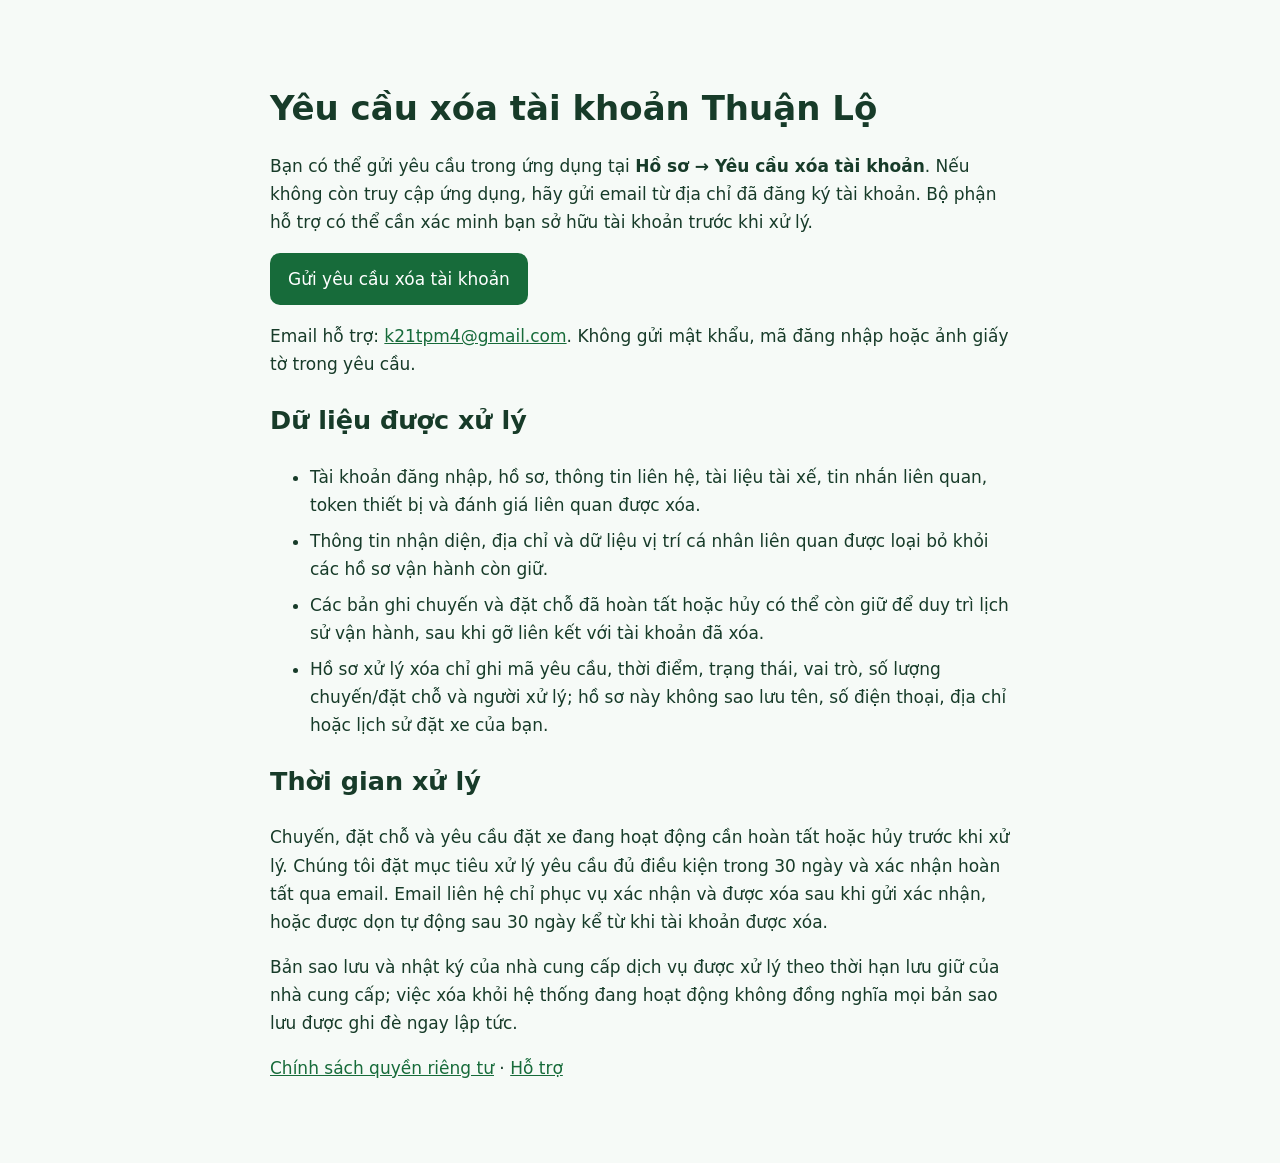
==== deletion.html @ 025d76b2 "Publish account deletion instructions and update privacy disclosures" ====
<!doctype html>
<html lang="vi">
<head>
  <meta charset="utf-8">
  <meta name="viewport" content="width=device-width,initial-scale=1">
  <title>Yêu cầu xóa tài khoản Thuận Lộ</title>
  <style>
    body{font:17px/1.65 system-ui,sans-serif;margin:0;color:#173b29;background:#f6faf7}
    main{max-width:740px;margin:40px auto;padding:24px}
    h1{line-height:1.25}a{color:#176b3a}li{margin-bottom:8px}
    .action{display:inline-block;background:#176b3a;color:white;padding:12px 18px;border-radius:10px;text-decoration:none}
  </style>
</head>
<body>
<main>
  <h1>Yêu cầu xóa tài khoản Thuận Lộ</h1>
  <p>Bạn có thể gửi yêu cầu trong ứng dụng tại <strong>Hồ sơ → Yêu cầu xóa tài khoản</strong>. Nếu không còn truy cập ứng dụng, hãy gửi email từ địa chỉ đã đăng ký tài khoản. Bộ phận hỗ trợ có thể cần xác minh bạn sở hữu tài khoản trước khi xử lý.</p>
  <p><a class="action" href="mailto:k21tpm4@gmail.com?subject=Yeu%20cau%20xoa%20tai%20khoan%20Thuan%20Lo">Gửi yêu cầu xóa tài khoản</a></p>
  <p>Email hỗ trợ: <a href="mailto:k21tpm4@gmail.com">k21tpm4@gmail.com</a>. Không gửi mật khẩu, mã đăng nhập hoặc ảnh giấy tờ trong yêu cầu.</p>
  <h2>Dữ liệu được xử lý</h2>
  <ul>
    <li>Tài khoản đăng nhập, hồ sơ, thông tin liên hệ, tài liệu tài xế, tin nhắn liên quan, token thiết bị và đánh giá liên quan được xóa.</li>
    <li>Thông tin nhận diện, địa chỉ và dữ liệu vị trí cá nhân liên quan được loại bỏ khỏi các hồ sơ vận hành còn giữ.</li>
    <li>Các bản ghi chuyến và đặt chỗ đã hoàn tất hoặc hủy có thể còn giữ để duy trì lịch sử vận hành, sau khi gỡ liên kết với tài khoản đã xóa.</li>
    <li>Hồ sơ xử lý xóa chỉ ghi mã yêu cầu, thời điểm, trạng thái, vai trò, số lượng chuyến/đặt chỗ và người xử lý; hồ sơ này không sao lưu tên, số điện thoại, địa chỉ hoặc lịch sử đặt xe của bạn.</li>
  </ul>
  <h2>Thời gian xử lý</h2>
  <p>Chuyến, đặt chỗ và yêu cầu đặt xe đang hoạt động cần hoàn tất hoặc hủy trước khi xử lý. Chúng tôi đặt mục tiêu xử lý yêu cầu đủ điều kiện trong 30 ngày và xác nhận hoàn tất qua email. Email liên hệ chỉ phục vụ xác nhận và được xóa sau khi gửi xác nhận, hoặc được dọn tự động sau 30 ngày kể từ khi tài khoản được xóa.</p>
  <p>Bản sao lưu và nhật ký của nhà cung cấp dịch vụ được xử lý theo thời hạn lưu giữ của nhà cung cấp; việc xóa khỏi hệ thống đang hoạt động không đồng nghĩa mọi bản sao lưu được ghi đè ngay lập tức.</p>
  <p><a href="privacy.html">Chính sách quyền riêng tư</a> · <a href="support.html">Hỗ trợ</a></p>
</main>
</body>
</html>
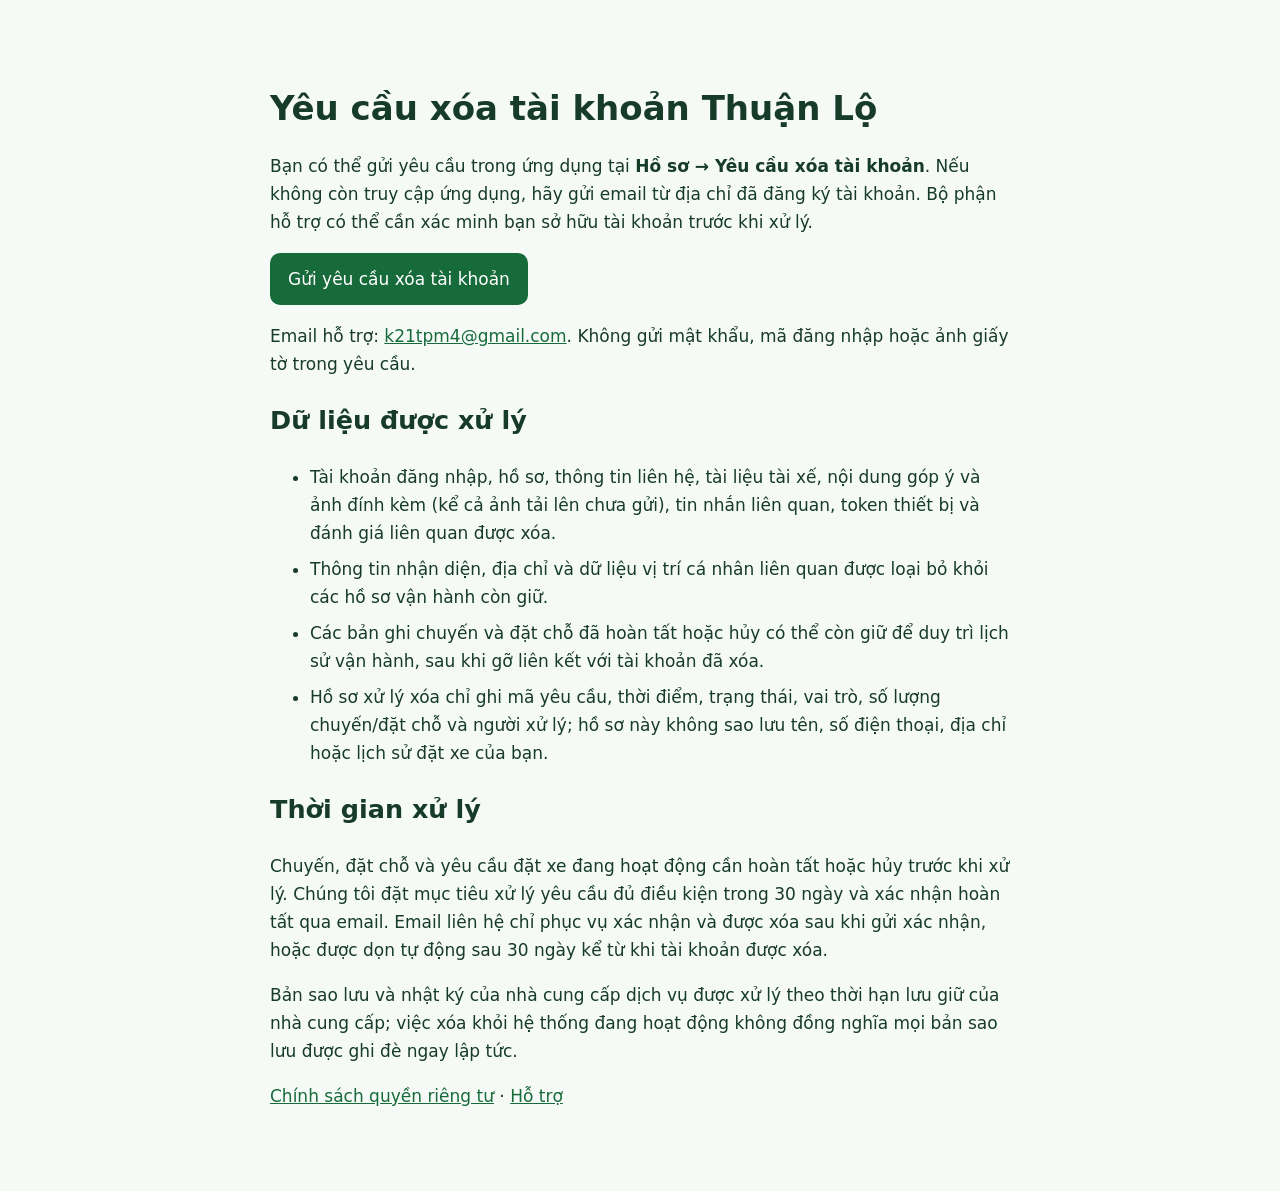
==== commit 02784f87: "docs: disclose customer feedback and private images" ====
--- a/deletion.html
+++ b/deletion.html
@@ -19,7 +19,7 @@
   <p>Email hỗ trợ: <a href="mailto:k21tpm4@gmail.com">k21tpm4@gmail.com</a>. Không gửi mật khẩu, mã đăng nhập hoặc ảnh giấy tờ trong yêu cầu.</p>
   <h2>Dữ liệu được xử lý</h2>
   <ul>
-    <li>Tài khoản đăng nhập, hồ sơ, thông tin liên hệ, tài liệu tài xế, tin nhắn liên quan, token thiết bị và đánh giá liên quan được xóa.</li>
+    <li>Tài khoản đăng nhập, hồ sơ, thông tin liên hệ, tài liệu tài xế, nội dung góp ý và ảnh đính kèm (kể cả ảnh tải lên chưa gửi), tin nhắn liên quan, token thiết bị và đánh giá liên quan được xóa.</li>
     <li>Thông tin nhận diện, địa chỉ và dữ liệu vị trí cá nhân liên quan được loại bỏ khỏi các hồ sơ vận hành còn giữ.</li>
     <li>Các bản ghi chuyến và đặt chỗ đã hoàn tất hoặc hủy có thể còn giữ để duy trì lịch sử vận hành, sau khi gỡ liên kết với tài khoản đã xóa.</li>
     <li>Hồ sơ xử lý xóa chỉ ghi mã yêu cầu, thời điểm, trạng thái, vai trò, số lượng chuyến/đặt chỗ và người xử lý; hồ sơ này không sao lưu tên, số điện thoại, địa chỉ hoặc lịch sử đặt xe của bạn.</li>
